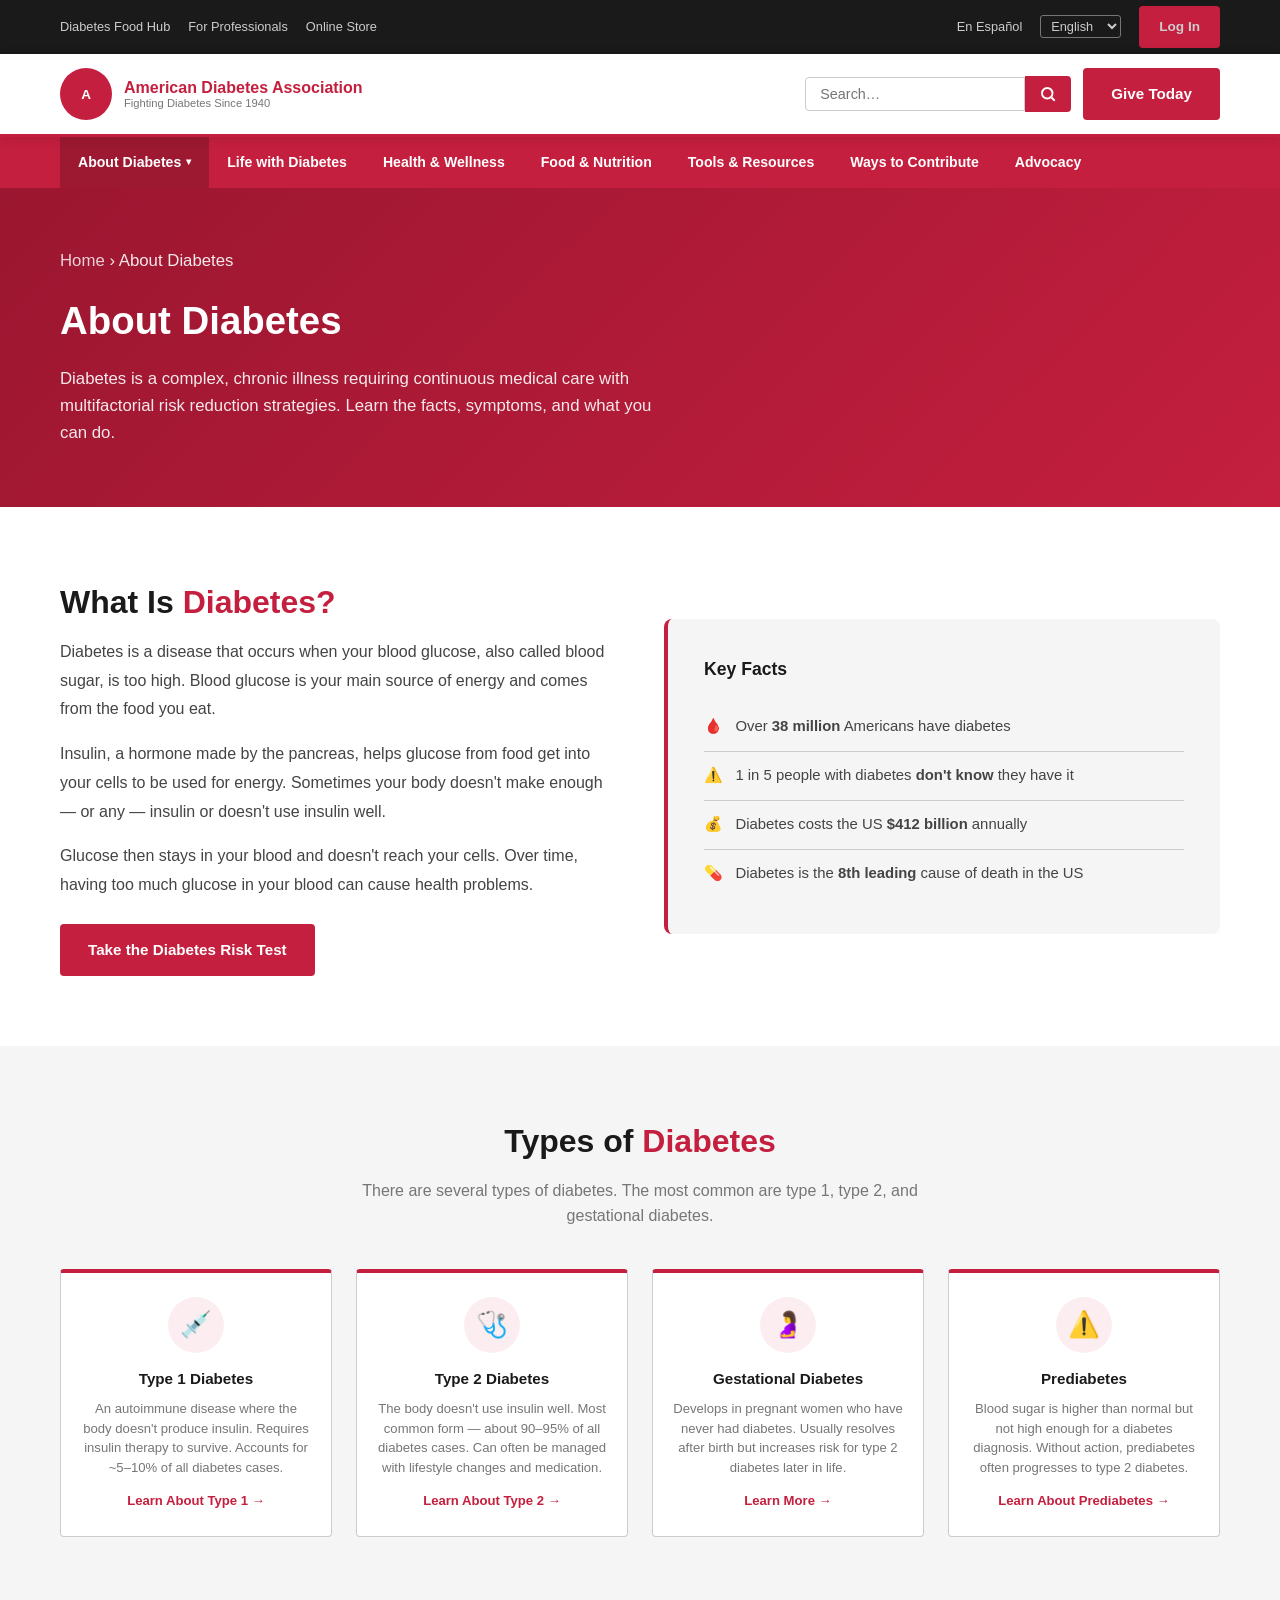
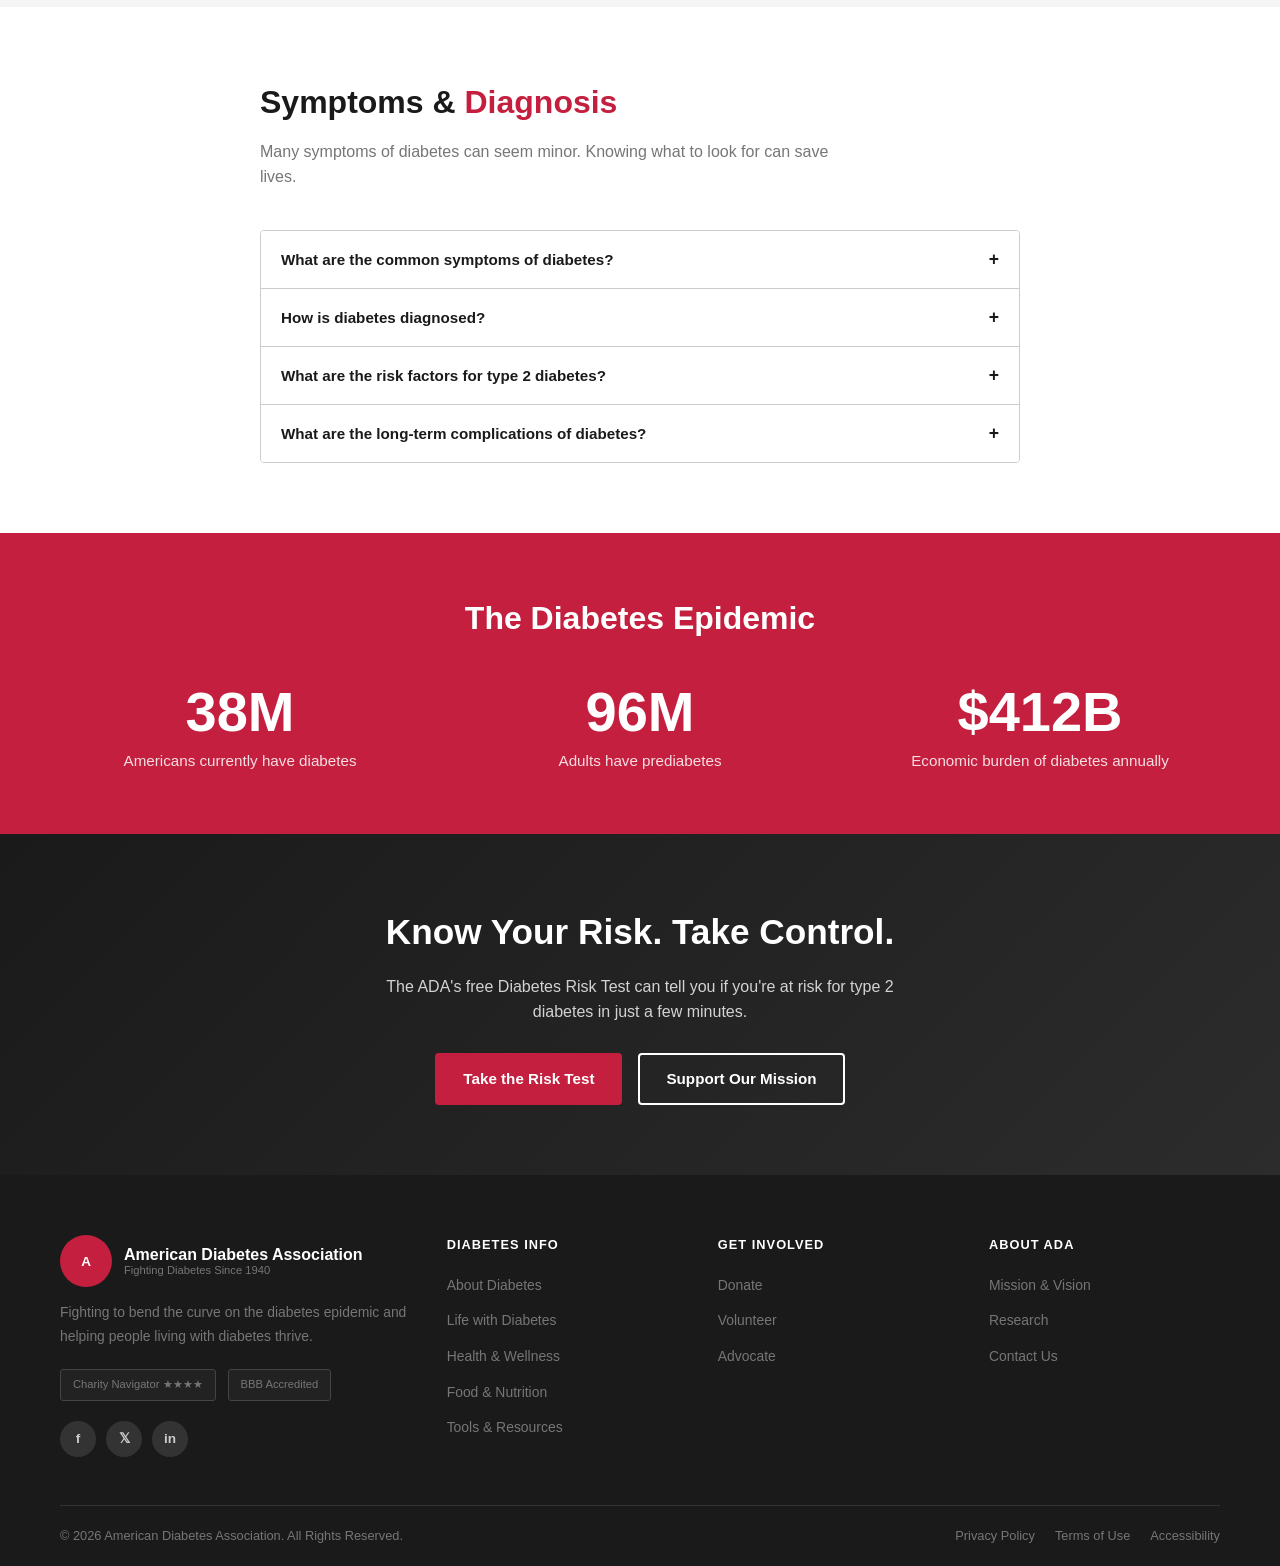
==== about-diabetes.html @ ee1e7287 "Add full multi-page diabetes.org-inspired website 8 HTML pages (home, about, life, health/wellness, " ====
<!DOCTYPE html>
<html lang="en">
<head>
  <meta charset="UTF-8" />
  <meta name="viewport" content="width=device-width, initial-scale=1.0" />
  <title>About Diabetes – American Diabetes Association</title>
  <link rel="stylesheet" href="styles.css" />
</head>
<body>

  <!-- TOP BAR -->
  <div class="top-bar">
    <div class="container">
      <div class="top-bar-left">
        <a href="#">Diabetes Food Hub</a>
        <a href="#">For Professionals</a>
        <a href="#">Online Store</a>
      </div>
      <div class="top-bar-right">
        <a href="#">En Español</a>
        <select class="lang-select" aria-label="Language"><option>English</option><option>Español</option></select>
        <a href="#" class="btn btn-primary btn-sm">Log In</a>
      </div>
    </div>
  </div>

  <!-- HEADER -->
  <header class="main-header">
    <div class="container">
      <div class="header-inner">
        <a href="index.html" class="logo">
          <div class="logo-icon"><svg viewBox="0 0 40 40" fill="none"><text x="20" y="27" text-anchor="middle" fill="white" font-size="18" font-weight="900" font-family="Arial">A</text></svg></div>
          <div class="logo-text"><span class="name">American Diabetes Association</span><span class="tag">Fighting Diabetes Since 1940</span></div>
        </a>
        <div class="header-actions">
          <form class="search-form" role="search">
            <input type="search" class="search-input" placeholder="Search…" aria-label="Search" />
            <button type="submit" class="search-btn" aria-label="Submit search">
              <svg viewBox="0 0 24 24" fill="none" stroke="currentColor" stroke-width="2.5"><circle cx="11" cy="11" r="7"/><line x1="21" y1="21" x2="16.65" y2="16.65"/></svg>
            </button>
          </form>
          <a href="ways-to-contribute.html" class="btn btn-primary">Give Today</a>
          <button class="hamburger" aria-label="Open menu"><span></span><span></span><span></span></button>
        </div>
      </div>
    </div>
  </header>

  <!-- NAV -->
  <nav class="main-nav" aria-label="Primary navigation">
    <div class="container">
      <ul class="nav-list">
        <li class="nav-item" data-mega><a class="nav-link" href="about-diabetes.html">About Diabetes <span class="chevron">▾</span></a>
          <div class="mega-menu">
            <div class="mega-col"><div class="mega-col-title">Types</div><ul><li><a href="#">Type 1</a></li><li><a href="#">Type 2</a></li><li><a href="#">Gestational</a></li><li><a href="#">Prediabetes</a></li></ul></div>
            <div class="mega-col"><div class="mega-col-title">Learn</div><ul><li><a href="#">Symptoms &amp; Diagnosis</a></li><li><a href="#">Risk Factors</a></li><li><a href="#">Complications</a></li><li><a href="#">Statistics</a></li></ul></div>
          </div>
        </li>
        <li class="nav-item"><a class="nav-link" href="life-with-diabetes.html">Life with Diabetes</a></li>
        <li class="nav-item"><a class="nav-link" href="health-wellness.html">Health &amp; Wellness</a></li>
        <li class="nav-item"><a class="nav-link" href="food-nutrition.html">Food &amp; Nutrition</a></li>
        <li class="nav-item"><a class="nav-link" href="tools-resources.html">Tools &amp; Resources</a></li>
        <li class="nav-item"><a class="nav-link" href="ways-to-contribute.html">Ways to Contribute</a></li>
        <li class="nav-item"><a class="nav-link" href="advocacy.html">Advocacy</a></li>
      </ul>
    </div>
  </nav>

  <!-- PAGE HERO -->
  <section class="page-hero">
    <div class="container">
      <p class="breadcrumb"><a href="index.html">Home</a> › About Diabetes</p>
      <h1>About Diabetes</h1>
      <p>Diabetes is a complex, chronic illness requiring continuous medical care with multifactorial risk reduction strategies. Learn the facts, symptoms, and what you can do.</p>
    </div>
  </section>

  <!-- WHAT IS DIABETES -->
  <section class="section">
    <div class="container">
      <div style="display:grid;grid-template-columns:1fr 1fr;gap:48px;align-items:center;">
        <div>
          <h2 class="section-title">What Is <span>Diabetes?</span></h2>
          <p style="color:var(--gray-700);line-height:1.8;margin-bottom:16px;">Diabetes is a disease that occurs when your blood glucose, also called blood sugar, is too high. Blood glucose is your main source of energy and comes from the food you eat.</p>
          <p style="color:var(--gray-700);line-height:1.8;margin-bottom:16px;">Insulin, a hormone made by the pancreas, helps glucose from food get into your cells to be used for energy. Sometimes your body doesn't make enough — or any — insulin or doesn't use insulin well.</p>
          <p style="color:var(--gray-700);line-height:1.8;margin-bottom:24px;">Glucose then stays in your blood and doesn't reach your cells. Over time, having too much glucose in your blood can cause health problems.</p>
          <a href="#" class="btn btn-primary">Take the Diabetes Risk Test</a>
        </div>
        <div style="background:var(--gray-100);border-radius:8px;padding:36px;border-left:4px solid var(--red);">
          <h3 style="font-size:1.1rem;font-weight:800;margin-bottom:20px;color:var(--gray-900);">Key Facts</h3>
          <ul style="list-style:none;padding:0;">
            <li style="padding:12px 0;border-bottom:1px solid var(--gray-300);font-size:.93rem;color:var(--gray-700);">🩸 &nbsp; Over <strong>38 million</strong> Americans have diabetes</li>
            <li style="padding:12px 0;border-bottom:1px solid var(--gray-300);font-size:.93rem;color:var(--gray-700);">⚠️ &nbsp; 1 in 5 people with diabetes <strong>don't know</strong> they have it</li>
            <li style="padding:12px 0;border-bottom:1px solid var(--gray-300);font-size:.93rem;color:var(--gray-700);">💰 &nbsp; Diabetes costs the US <strong>$412 billion</strong> annually</li>
            <li style="padding:12px 0;font-size:.93rem;color:var(--gray-700);">💊 &nbsp; Diabetes is the <strong>8th leading</strong> cause of death in the US</li>
          </ul>
        </div>
      </div>
    </div>
  </section>

  <!-- TYPES -->
  <section class="section section-alt">
    <div class="container">
      <div class="section-header center">
        <h2 class="section-title">Types of <span>Diabetes</span></h2>
        <p class="section-sub">There are several types of diabetes. The most common are type 1, type 2, and gestational diabetes.</p>
      </div>
      <div style="display:grid;grid-template-columns:repeat(auto-fill,minmax(260px,1fr));gap:24px;">
        <div class="topic-card">
          <div class="icon">💉</div>
          <h3>Type 1 Diabetes</h3>
          <p>An autoimmune disease where the body doesn't produce insulin. Requires insulin therapy to survive. Accounts for ~5–10% of all diabetes cases.</p>
          <a href="#">Learn About Type 1 →</a>
        </div>
        <div class="topic-card">
          <div class="icon">🩺</div>
          <h3>Type 2 Diabetes</h3>
          <p>The body doesn't use insulin well. Most common form — about 90–95% of all diabetes cases. Can often be managed with lifestyle changes and medication.</p>
          <a href="#">Learn About Type 2 →</a>
        </div>
        <div class="topic-card">
          <div class="icon">🤰</div>
          <h3>Gestational Diabetes</h3>
          <p>Develops in pregnant women who have never had diabetes. Usually resolves after birth but increases risk for type 2 diabetes later in life.</p>
          <a href="#">Learn More →</a>
        </div>
        <div class="topic-card">
          <div class="icon">⚠️</div>
          <h3>Prediabetes</h3>
          <p>Blood sugar is higher than normal but not high enough for a diabetes diagnosis. Without action, prediabetes often progresses to type 2 diabetes.</p>
          <a href="#">Learn About Prediabetes →</a>
        </div>
      </div>
    </div>
  </section>

  <!-- SYMPTOMS FAQ -->
  <section class="section">
    <div class="container" style="max-width:800px;">
      <div class="section-header">
        <h2 class="section-title">Symptoms &amp; <span>Diagnosis</span></h2>
        <p class="section-sub">Many symptoms of diabetes can seem minor. Knowing what to look for can save lives.</p>
      </div>
      <div class="accordion">
        <div class="accordion-item">
          <button class="accordion-btn">What are the common symptoms of diabetes? <span class="acc-icon">+</span></button>
          <div class="accordion-body">
            <p>Common symptoms include: frequent urination, increased thirst, unexplained weight loss, extreme fatigue, blurry vision, slow-healing cuts or bruises, tingling or numbness in hands or feet, and recurring infections. Some people with type 2 diabetes have no noticeable symptoms.</p>
          </div>
        </div>
        <div class="accordion-item">
          <button class="accordion-btn">How is diabetes diagnosed? <span class="acc-icon">+</span></button>
          <div class="accordion-body">
            <p>Diabetes is diagnosed through blood tests including: the Fasting Plasma Glucose (FPG) test, the A1C test (measures average blood sugar over 2–3 months), the Oral Glucose Tolerance Test (OGTT), and the Random Plasma Glucose test. Your doctor will typically confirm a diagnosis with a second test on a different day.</p>
          </div>
        </div>
        <div class="accordion-item">
          <button class="accordion-btn">What are the risk factors for type 2 diabetes? <span class="acc-icon">+</span></button>
          <div class="accordion-body">
            <p>Risk factors include being overweight or obese, being 45 years or older, having a parent or sibling with type 2 diabetes, being physically active fewer than 3 times per week, having had gestational diabetes, or being of African American, Hispanic/Latino, American Indian, or Alaska Native descent.</p>
          </div>
        </div>
        <div class="accordion-item">
          <button class="accordion-btn">What are the long-term complications of diabetes? <span class="acc-icon">+</span></button>
          <div class="accordion-body">
            <p>Unmanaged diabetes can lead to serious complications over time, including heart disease and stroke, kidney disease (nephropathy), eye damage (retinopathy) leading to blindness, nerve damage (neuropathy), foot problems that can lead to amputation, and dental disease. However, these complications can often be prevented or delayed with proper management.</p>
          </div>
        </div>
      </div>
    </div>
  </section>

  <!-- STATS BAND -->
  <section class="stats-band">
    <div class="container">
      <div class="section-header center"><h2 class="section-title" style="color:#fff">The Diabetes Epidemic</h2></div>
      <div class="stats-grid">
        <div class="stat-item"><span class="stat-number">38M</span><span class="stat-label">Americans currently have diabetes</span></div>
        <div class="stat-item"><span class="stat-number">96M</span><span class="stat-label">Adults have prediabetes</span></div>
        <div class="stat-item"><span class="stat-number">$412B</span><span class="stat-label">Economic burden of diabetes annually</span></div>
      </div>
    </div>
  </section>

  <!-- CTA -->
  <section class="cta-band">
    <div class="container">
      <h2>Know Your Risk. Take Control.</h2>
      <p>The ADA's free Diabetes Risk Test can tell you if you're at risk for type 2 diabetes in just a few minutes.</p>
      <div class="cta-btns">
        <a href="tools-resources.html" class="btn btn-primary">Take the Risk Test</a>
        <a href="ways-to-contribute.html" class="btn btn-outline">Support Our Mission</a>
      </div>
    </div>
  </section>

  <!-- FOOTER -->
  <footer class="site-footer">
    <div class="container">
      <div class="footer-grid">
        <div class="footer-brand">
          <a href="index.html" class="logo">
            <div class="logo-icon"><svg viewBox="0 0 40 40" fill="none"><text x="20" y="27" text-anchor="middle" fill="white" font-size="18" font-weight="900" font-family="Arial">A</text></svg></div>
            <div class="logo-text"><span class="name">American Diabetes Association</span><span class="tag">Fighting Diabetes Since 1940</span></div>
          </a>
          <p>Fighting to bend the curve on the diabetes epidemic and helping people living with diabetes thrive.</p>
          <div class="trust-badges"><span class="badge">Charity Navigator ★★★★</span><span class="badge">BBB Accredited</span></div>
          <div class="footer-social"><a href="#" class="social-link">f</a><a href="#" class="social-link">𝕏</a><a href="#" class="social-link">in</a></div>
        </div>
        <div class="footer-col"><h4>Diabetes Info</h4><ul><li><a href="about-diabetes.html">About Diabetes</a></li><li><a href="life-with-diabetes.html">Life with Diabetes</a></li><li><a href="health-wellness.html">Health &amp; Wellness</a></li><li><a href="food-nutrition.html">Food &amp; Nutrition</a></li><li><a href="tools-resources.html">Tools &amp; Resources</a></li></ul></div>
        <div class="footer-col"><h4>Get Involved</h4><ul><li><a href="ways-to-contribute.html">Donate</a></li><li><a href="ways-to-contribute.html">Volunteer</a></li><li><a href="advocacy.html">Advocate</a></li></ul></div>
        <div class="footer-col"><h4>About ADA</h4><ul><li><a href="#">Mission &amp; Vision</a></li><li><a href="#">Research</a></li><li><a href="#">Contact Us</a></li></ul></div>
      </div>
      <div class="footer-bottom">
        <p>© 2026 American Diabetes Association. All Rights Reserved.</p>
        <div class="footer-bottom-links"><a href="#">Privacy Policy</a><a href="#">Terms of Use</a><a href="#">Accessibility</a></div>
      </div>
    </div>
  </footer>

  <script src="script.js"></script>
</body>
</html>
---- styles.css ----
/* ============================================================
   American Diabetes Association – Site Styles
   ============================================================ */

/* ---------- Reset & Base ---------- */
*, *::before, *::after { box-sizing: border-box; margin: 0; padding: 0; }

:root {
  --red:         #C41F3E;
  --red-dark:    #9B1630;
  --red-light:   #E8234A;
  --blue:        #0066CC;
  --blue-dark:   #004C99;
  --gray-900:    #1A1A1A;
  --gray-700:    #444444;
  --gray-500:    #767676;
  --gray-300:    #CCCCCC;
  --gray-100:    #F5F5F5;
  --white:       #FFFFFF;
  --font:        'Segoe UI', Arial, sans-serif;
  --radius:      4px;
  --shadow:      0 2px 12px rgba(0,0,0,.10);
  --transition:  .2s ease;
}

html { scroll-behavior: smooth; }

body {
  font-family: var(--font);
  color: var(--gray-900);
  background: var(--white);
  line-height: 1.6;
  font-size: 16px;
}

a { color: var(--blue); text-decoration: none; }
a:hover { text-decoration: underline; }
img { max-width: 100%; display: block; }
ul { list-style: none; }

/* ---------- Utility ---------- */
.container { max-width: 1200px; margin: 0 auto; padding: 0 20px; }
.sr-only { position: absolute; width: 1px; height: 1px; overflow: hidden; clip: rect(0,0,0,0); }

.btn {
  display: inline-block;
  padding: 12px 26px;
  border-radius: var(--radius);
  font-weight: 700;
  font-size: .95rem;
  cursor: pointer;
  transition: background var(--transition), transform var(--transition);
  border: 2px solid transparent;
  text-align: center;
}
.btn:hover { transform: translateY(-1px); text-decoration: none; }
.btn-primary   { background: var(--red); color: var(--white); }
.btn-primary:hover { background: var(--red-dark); }
.btn-outline   { background: transparent; border-color: var(--white); color: var(--white); }
.btn-outline:hover { background: rgba(255,255,255,.15); }
.btn-red-outline { background: transparent; border-color: var(--red); color: var(--red); }
.btn-red-outline:hover { background: var(--red); color: var(--white); }
.btn-sm { padding: 8px 18px; font-size: .85rem; }

/* ============================================================
   TOP BAR
   ============================================================ */
.top-bar {
  background: var(--gray-900);
  color: var(--gray-300);
  font-size: .8rem;
  padding: 6px 0;
}
.top-bar .container {
  display: flex;
  align-items: center;
  justify-content: space-between;
  gap: 12px;
}
.top-bar a { color: var(--gray-300); }
.top-bar a:hover { color: var(--white); }
.top-bar-left, .top-bar-right { display: flex; gap: 18px; align-items: center; }
.top-bar-right .lang-select {
  background: transparent; border: 1px solid var(--gray-500);
  color: var(--gray-300); padding: 2px 6px; border-radius: 3px; cursor: pointer;
  font-size: .8rem;
}

/* ============================================================
   MAIN HEADER
   ============================================================ */
.main-header {
  background: var(--white);
  border-bottom: 3px solid var(--red);
  position: sticky;
  top: 0;
  z-index: 1000;
  box-shadow: var(--shadow);
}
.header-inner {
  display: flex;
  align-items: center;
  justify-content: space-between;
  padding: 14px 0;
}
.logo { display: flex; align-items: center; gap: 12px; text-decoration: none; }
.logo-icon {
  width: 52px; height: 52px;
  background: var(--red);
  border-radius: 50%;
  display: flex; align-items: center; justify-content: center;
  flex-shrink: 0;
}
.logo-icon svg { width: 30px; height: 30px; }
.logo-text { line-height: 1.2; }
.logo-text .name { font-size: 1rem; font-weight: 800; color: var(--red); display: block; }
.logo-text .tag  { font-size: .7rem; color: var(--gray-500); display: block; }

.header-actions { display: flex; align-items: center; gap: 12px; }
.search-form { display: flex; align-items: center; }
.search-input {
  border: 1px solid var(--gray-300); border-radius: var(--radius) 0 0 var(--radius);
  padding: 8px 14px; font-size: .9rem; outline: none; width: 220px;
}
.search-input:focus { border-color: var(--red); }
.search-btn {
  background: var(--red); border: none; color: var(--white);
  padding: 9px 14px; cursor: pointer;
  border-radius: 0 var(--radius) var(--radius) 0;
  transition: background var(--transition);
}
.search-btn:hover { background: var(--red-dark); }
.search-btn svg { width: 18px; height: 18px; display: block; }

/* ============================================================
   MEGA NAV
   ============================================================ */
.main-nav { background: var(--red); }
.nav-list {
  display: flex;
  align-items: stretch;
}
.nav-item { position: relative; }
.nav-link {
  display: flex; align-items: center; gap: 5px;
  color: var(--white); font-weight: 700; font-size: .88rem;
  padding: 14px 18px;
  transition: background var(--transition);
  white-space: nowrap;
  cursor: pointer;
  text-decoration: none;
}
.nav-link:hover, .nav-item.open > .nav-link { background: var(--red-dark); text-decoration: none; }
.nav-link .chevron { font-size: .65rem; transition: transform var(--transition); }
.nav-item.open .chevron { transform: rotate(180deg); }

/* Mega dropdown */
.mega-menu {
  display: none;
  position: absolute;
  top: 100%; left: 0;
  background: var(--white);
  border-top: 3px solid var(--red);
  box-shadow: 0 6px 24px rgba(0,0,0,.18);
  min-width: 680px;
  padding: 28px;
  z-index: 999;
  border-radius: 0 0 var(--radius) var(--radius);
}
.nav-item.open .mega-menu { display: flex; gap: 32px; }
.mega-col { flex: 1; }
.mega-col-title {
  font-size: .7rem; font-weight: 800; text-transform: uppercase;
  letter-spacing: .08em; color: var(--red); border-bottom: 1px solid var(--gray-300);
  padding-bottom: 8px; margin-bottom: 12px;
}
.mega-col ul li { margin-bottom: 8px; }
.mega-col ul li a { color: var(--gray-700); font-size: .88rem; }
.mega-col ul li a:hover { color: var(--red); }

/* Mobile hamburger */
.hamburger { display: none; background: none; border: none; cursor: pointer; padding: 8px; }
.hamburger span {
  display: block; width: 24px; height: 2px;
  background: var(--gray-900); margin: 5px 0;
  transition: var(--transition);
}

/* ============================================================
   HERO
   ============================================================ */
.hero {
  position: relative;
  background: linear-gradient(135deg, #1A1A2E 0%, #16213E 50%, #0F3460 100%);
  color: var(--white);
  min-height: 520px;
  display: flex; align-items: center;
  overflow: hidden;
}
.hero::before {
  content: '';
  position: absolute; inset: 0;
  background: linear-gradient(to right, rgba(196,31,62,.85) 0%, rgba(196,31,62,.4) 60%, transparent 100%);
}
.hero-content {
  position: relative; z-index: 2;
  max-width: 600px;
}
.hero-eyebrow {
  font-size: .8rem; font-weight: 700; letter-spacing: .12em; text-transform: uppercase;
  color: rgba(255,255,255,.8); margin-bottom: 14px;
}
.hero h1 {
  font-size: clamp(1.8rem, 4vw, 3rem);
  font-weight: 900; line-height: 1.15;
  margin-bottom: 20px;
}
.hero p {
  font-size: 1.05rem; line-height: 1.7;
  color: rgba(255,255,255,.9); margin-bottom: 28px;
  max-width: 500px;
}
.hero-btns { display: flex; gap: 14px; flex-wrap: wrap; }

/* ============================================================
   SECTION COMMONS
   ============================================================ */
.section { padding: 70px 0; }
.section-alt { background: var(--gray-100); }
.section-title {
  font-size: clamp(1.4rem, 3vw, 2rem);
  font-weight: 800; color: var(--gray-900);
  margin-bottom: 10px;
}
.section-title span { color: var(--red); }
.section-sub {
  font-size: 1rem; color: var(--gray-500);
  max-width: 600px; margin-bottom: 40px;
}
.section-header { margin-bottom: 40px; }
.section-header.center { text-align: center; }
.section-header.center .section-sub { margin: 0 auto 40px; }

/* ============================================================
   TOPIC CARDS
   ============================================================ */
.cards-grid {
  display: grid;
  grid-template-columns: repeat(auto-fill, minmax(200px, 1fr));
  gap: 20px;
}
.topic-card {
  background: var(--white);
  border: 1px solid var(--gray-300);
  border-top: 4px solid var(--red);
  border-radius: var(--radius);
  padding: 24px 20px;
  text-align: center;
  transition: box-shadow var(--transition), transform var(--transition);
  cursor: pointer;
}
.topic-card:hover { box-shadow: var(--shadow); transform: translateY(-3px); }
.topic-card .icon {
  width: 56px; height: 56px;
  background: rgba(196,31,62,.08);
  border-radius: 50%;
  display: flex; align-items: center; justify-content: center;
  margin: 0 auto 14px;
  font-size: 1.6rem;
}
.topic-card h3 { font-size: .95rem; font-weight: 700; color: var(--gray-900); margin-bottom: 8px; }
.topic-card p  { font-size: .82rem; color: var(--gray-500); line-height: 1.5; }
.topic-card a  { color: var(--red); font-size: .82rem; font-weight: 700; margin-top: 12px; display: inline-block; }

/* ============================================================
   STATS BAND
   ============================================================ */
.stats-band {
  background: var(--red);
  color: var(--white);
  padding: 60px 0;
}
.stats-band .section-title { color: var(--white); }
.stats-grid {
  display: grid;
  grid-template-columns: repeat(3, 1fr);
  gap: 40px;
  margin-top: 40px;
}
.stat-item { text-align: center; }
.stat-number {
  font-size: clamp(2rem, 5vw, 3.5rem);
  font-weight: 900; line-height: 1;
  display: block; margin-bottom: 8px;
}
.stat-label { font-size: .95rem; color: rgba(255,255,255,.85); }

/* ============================================================
   CONTENT SECTIONS (3-col)
   ============================================================ */
.content-grid {
  display: grid;
  grid-template-columns: repeat(3, 1fr);
  gap: 32px;
}
.content-card { border-radius: var(--radius); overflow: hidden; }
.content-card-img {
  width: 100%; height: 200px;
  object-fit: cover;
  background: linear-gradient(135deg, #e8234a, #9b1630);
  display: flex; align-items: center; justify-content: center;
  font-size: 3rem;
  color: rgba(255,255,255,.6);
}
.content-card-body { padding: 22px 0; }
.content-card-body h3 { font-size: 1.1rem; font-weight: 800; margin-bottom: 10px; color: var(--gray-900); }
.content-card-body p  { font-size: .9rem; color: var(--gray-500); margin-bottom: 16px; }

/* ============================================================
   NEWS/STORY CARDS
   ============================================================ */
.news-grid {
  display: grid;
  grid-template-columns: repeat(auto-fill, minmax(260px, 1fr));
  gap: 24px;
}
.news-card {
  border-radius: var(--radius);
  background: var(--white);
  box-shadow: var(--shadow);
  overflow: hidden;
  transition: transform var(--transition);
}
.news-card:hover { transform: translateY(-4px); }
.news-card-img {
  height: 160px;
  display: flex; align-items: center; justify-content: center;
  font-size: 2.5rem;
}
.news-card-img.blue   { background: linear-gradient(135deg,#0066cc,#004c99); }
.news-card-img.red    { background: linear-gradient(135deg,var(--red),var(--red-dark)); }
.news-card-img.green  { background: linear-gradient(135deg,#2e7d32,#1b5e20); }
.news-card-img.orange { background: linear-gradient(135deg,#e65100,#bf360c); }
.news-card-img.purple { background: linear-gradient(135deg,#6a1b9a,#4a148c); }
.news-card-img.teal   { background: linear-gradient(135deg,#00695c,#004d40); }
.news-card-body { padding: 18px; }
.news-tag {
  font-size: .72rem; font-weight: 700; text-transform: uppercase;
  letter-spacing: .08em; color: var(--red); margin-bottom: 8px; display: block;
}
.news-card-body h3 { font-size: .95rem; font-weight: 700; color: var(--gray-900); margin-bottom: 8px; line-height: 1.4; }
.news-card-body p  { font-size: .82rem; color: var(--gray-500); line-height: 1.5; }

/* ============================================================
   CTA BAND
   ============================================================ */
.cta-band {
  background: linear-gradient(135deg, var(--gray-900), #2c2c2c);
  color: var(--white);
  padding: 70px 0;
  text-align: center;
}
.cta-band h2 { font-size: clamp(1.4rem, 3vw, 2.2rem); font-weight: 800; margin-bottom: 14px; }
.cta-band p  { font-size: 1rem; color: rgba(255,255,255,.8); margin-bottom: 28px; max-width: 520px; margin-left: auto; margin-right: auto; }
.cta-btns { display: flex; gap: 16px; justify-content: center; flex-wrap: wrap; }

/* ============================================================
   EVENTS
   ============================================================ */
.events-list { display: flex; flex-direction: column; gap: 16px; }
.event-item {
  display: flex; gap: 20px; align-items: flex-start;
  background: var(--white); border: 1px solid var(--gray-300);
  border-left: 4px solid var(--red);
  border-radius: var(--radius); padding: 18px;
  transition: box-shadow var(--transition);
}
.event-item:hover { box-shadow: var(--shadow); }
.event-date {
  flex-shrink: 0; text-align: center;
  background: var(--red); color: var(--white);
  border-radius: var(--radius); padding: 8px 14px; min-width: 60px;
}
.event-date .month { font-size: .7rem; font-weight: 700; text-transform: uppercase; display: block; }
.event-date .day   { font-size: 1.5rem; font-weight: 900; display: block; line-height: 1; }
.event-info h4     { font-size: .95rem; font-weight: 700; margin-bottom: 4px; color: var(--gray-900); }
.event-info p      { font-size: .83rem; color: var(--gray-500); }
.event-tag         { display: inline-block; font-size: .7rem; font-weight: 700; background: rgba(196,31,62,.1); color: var(--red); padding: 2px 8px; border-radius: 20px; margin-bottom: 6px; }

/* ============================================================
   PAGE HERO (inner pages)
   ============================================================ */
.page-hero {
  background: linear-gradient(135deg, var(--red-dark), var(--red));
  color: var(--white);
  padding: 60px 0;
}
.page-hero h1 { font-size: clamp(1.6rem, 3vw, 2.6rem); font-weight: 900; margin-bottom: 14px; }
.page-hero p  { font-size: 1.05rem; color: rgba(255,255,255,.9); max-width: 600px; }
.breadcrumb { font-size: .8rem; color: rgba(255,255,255,.7); margin-bottom: 16px; }
.breadcrumb a { color: rgba(255,255,255,.8); }
.breadcrumb a:hover { color: var(--white); }

/* ============================================================
   ACCORDION
   ============================================================ */
.accordion { border: 1px solid var(--gray-300); border-radius: var(--radius); overflow: hidden; }
.accordion-item { border-bottom: 1px solid var(--gray-300); }
.accordion-item:last-child { border-bottom: none; }
.accordion-btn {
  width: 100%; background: var(--white);
  border: none; padding: 18px 20px;
  display: flex; justify-content: space-between; align-items: center;
  cursor: pointer; font-size: .95rem; font-weight: 700; color: var(--gray-900);
  text-align: left; transition: background var(--transition);
}
.accordion-btn:hover { background: var(--gray-100); }
.accordion-btn .acc-icon { font-size: 1.1rem; transition: transform var(--transition); flex-shrink: 0; }
.accordion-item.open .acc-icon { transform: rotate(45deg); }
.accordion-body { display: none; padding: 0 20px 20px; font-size: .92rem; color: var(--gray-700); line-height: 1.7; }
.accordion-item.open .accordion-body { display: block; }

/* ============================================================
   INFO BLOCKS
   ============================================================ */
.info-grid { display: grid; grid-template-columns: repeat(2, 1fr); gap: 32px; }
.info-block { padding: 28px; background: var(--white); border-radius: var(--radius); border: 1px solid var(--gray-300); }
.info-block h3 { font-size: 1.05rem; font-weight: 800; margin-bottom: 12px; color: var(--gray-900); }
.info-block h3 .ico { margin-right: 8px; }
.info-block p, .info-block li { font-size: .92rem; color: var(--gray-700); line-height: 1.7; }
.info-block ul { list-style: disc; padding-left: 20px; }
.info-block ul li { margin-bottom: 4px; }

/* ============================================================
   RECIPE / FOOD CARDS
   ============================================================ */
.recipe-grid { display: grid; grid-template-columns: repeat(auto-fill, minmax(240px, 1fr)); gap: 24px; }
.recipe-card { border-radius: var(--radius); background: var(--white); box-shadow: var(--shadow); overflow: hidden; }
.recipe-img {
  height: 180px; display: flex; align-items: center; justify-content: center;
  font-size: 3rem; background: linear-gradient(135deg, #f9a825, #e65100);
}
.recipe-body { padding: 18px; }
.recipe-body h4 { font-weight: 700; margin-bottom: 6px; color: var(--gray-900); }
.recipe-body p  { font-size: .85rem; color: var(--gray-500); margin-bottom: 12px; }
.recipe-meta { display: flex; gap: 16px; font-size: .78rem; color: var(--gray-500); }
.recipe-meta span { display: flex; align-items: center; gap: 4px; }

/* ============================================================
   TOOLS / RESOURCE CARDS
   ============================================================ */
.tools-grid { display: grid; grid-template-columns: repeat(auto-fill, minmax(280px, 1fr)); gap: 24px; }
.tool-card {
  border: 1px solid var(--gray-300); border-radius: var(--radius);
  padding: 24px; background: var(--white);
  display: flex; gap: 16px; align-items: flex-start;
  transition: box-shadow var(--transition);
}
.tool-card:hover { box-shadow: var(--shadow); }
.tool-card .tool-icon { font-size: 2rem; flex-shrink: 0; }
.tool-card h4 { font-weight: 700; margin-bottom: 6px; color: var(--gray-900); }
.tool-card p  { font-size: .87rem; color: var(--gray-500); }
.tool-card a  { color: var(--red); font-size: .85rem; font-weight: 700; margin-top: 8px; display: inline-block; }

/* ============================================================
   DONATE SECTION
   ============================================================ */
.donate-section {
  background: linear-gradient(135deg, var(--red) 0%, var(--red-dark) 100%);
  padding: 70px 0; color: var(--white); text-align: center;
}
.donate-section h2 { font-size: clamp(1.5rem, 3vw, 2.2rem); font-weight: 900; margin-bottom: 14px; }
.donate-section p  { font-size: 1rem; color: rgba(255,255,255,.9); margin-bottom: 32px; max-width: 520px; margin-left: auto; margin-right: auto; }
.donate-amounts { display: flex; gap: 12px; justify-content: center; flex-wrap: wrap; margin-bottom: 28px; }
.amount-btn {
  background: rgba(255,255,255,.15);
  border: 2px solid rgba(255,255,255,.6);
  color: var(--white); font-weight: 700;
  padding: 10px 22px; border-radius: var(--radius); cursor: pointer;
  transition: background var(--transition), border-color var(--transition);
}
.amount-btn:hover, .amount-btn.active { background: var(--white); color: var(--red); border-color: var(--white); }

/* ============================================================
   FOOTER
   ============================================================ */
.site-footer {
  background: var(--gray-900);
  color: var(--gray-300);
  padding: 60px 0 0;
}
.footer-grid {
  display: grid;
  grid-template-columns: 1.5fr 1fr 1fr 1fr;
  gap: 40px;
  padding-bottom: 48px;
  border-bottom: 1px solid #333;
}
.footer-brand .logo-text .name { color: var(--white); }
.footer-brand p { font-size: .87rem; line-height: 1.7; margin-top: 14px; color: var(--gray-500); }
.footer-col h4 {
  font-size: .8rem; font-weight: 800; text-transform: uppercase;
  letter-spacing: .08em; color: var(--white); margin-bottom: 16px;
}
.footer-col ul li { margin-bottom: 10px; }
.footer-col ul li a { color: var(--gray-500); font-size: .87rem; transition: color var(--transition); }
.footer-col ul li a:hover { color: var(--white); text-decoration: none; }
.footer-social { display: flex; gap: 10px; margin-top: 20px; }
.social-link {
  width: 36px; height: 36px;
  border-radius: 50%;
  background: #333;
  display: flex; align-items: center; justify-content: center;
  color: var(--gray-300); font-size: .85rem; font-weight: 700;
  transition: background var(--transition), color var(--transition);
  text-decoration: none;
}
.social-link:hover { background: var(--red); color: var(--white); }
.footer-bottom {
  padding: 20px 0;
  display: flex; justify-content: space-between; align-items: center;
  flex-wrap: wrap; gap: 12px;
  font-size: .8rem; color: var(--gray-500);
}
.footer-bottom a { color: var(--gray-500); }
.footer-bottom a:hover { color: var(--white); }
.footer-bottom-links { display: flex; gap: 20px; }
.trust-badges { display: flex; gap: 12px; margin-top: 20px; }
.badge {
  background: #222; color: var(--gray-500);
  font-size: .7rem; padding: 6px 12px;
  border-radius: 3px; border: 1px solid #444;
}

/* ============================================================
   RESPONSIVE
   ============================================================ */
@media (max-width: 900px) {
  .stats-grid   { grid-template-columns: repeat(3, 1fr); }
  .content-grid { grid-template-columns: 1fr; }
  .footer-grid  { grid-template-columns: 1fr 1fr; }
  .info-grid    { grid-template-columns: 1fr; }
}

@media (max-width: 768px) {
  .top-bar { display: none; }
  .search-form { display: none; }
  .hamburger { display: block; }
  .main-nav { display: none; }
  .main-nav.open { display: block; }
  .nav-list { flex-direction: column; }
  .mega-menu { position: static; min-width: auto; display: none !important; flex-direction: column; gap: 16px; }
  .nav-item.open .mega-menu { display: flex !important; }
  .stats-grid { grid-template-columns: 1fr; gap: 28px; }
  .cards-grid { grid-template-columns: repeat(2, 1fr); }
  .news-grid  { grid-template-columns: 1fr; }
}

@media (max-width: 480px) {
  .cards-grid { grid-template-columns: 1fr; }
  .footer-grid { grid-template-columns: 1fr; }
  .hero { min-height: 400px; }
  .hero h1 { font-size: 1.6rem; }
  .hero-btns { flex-direction: column; }
}
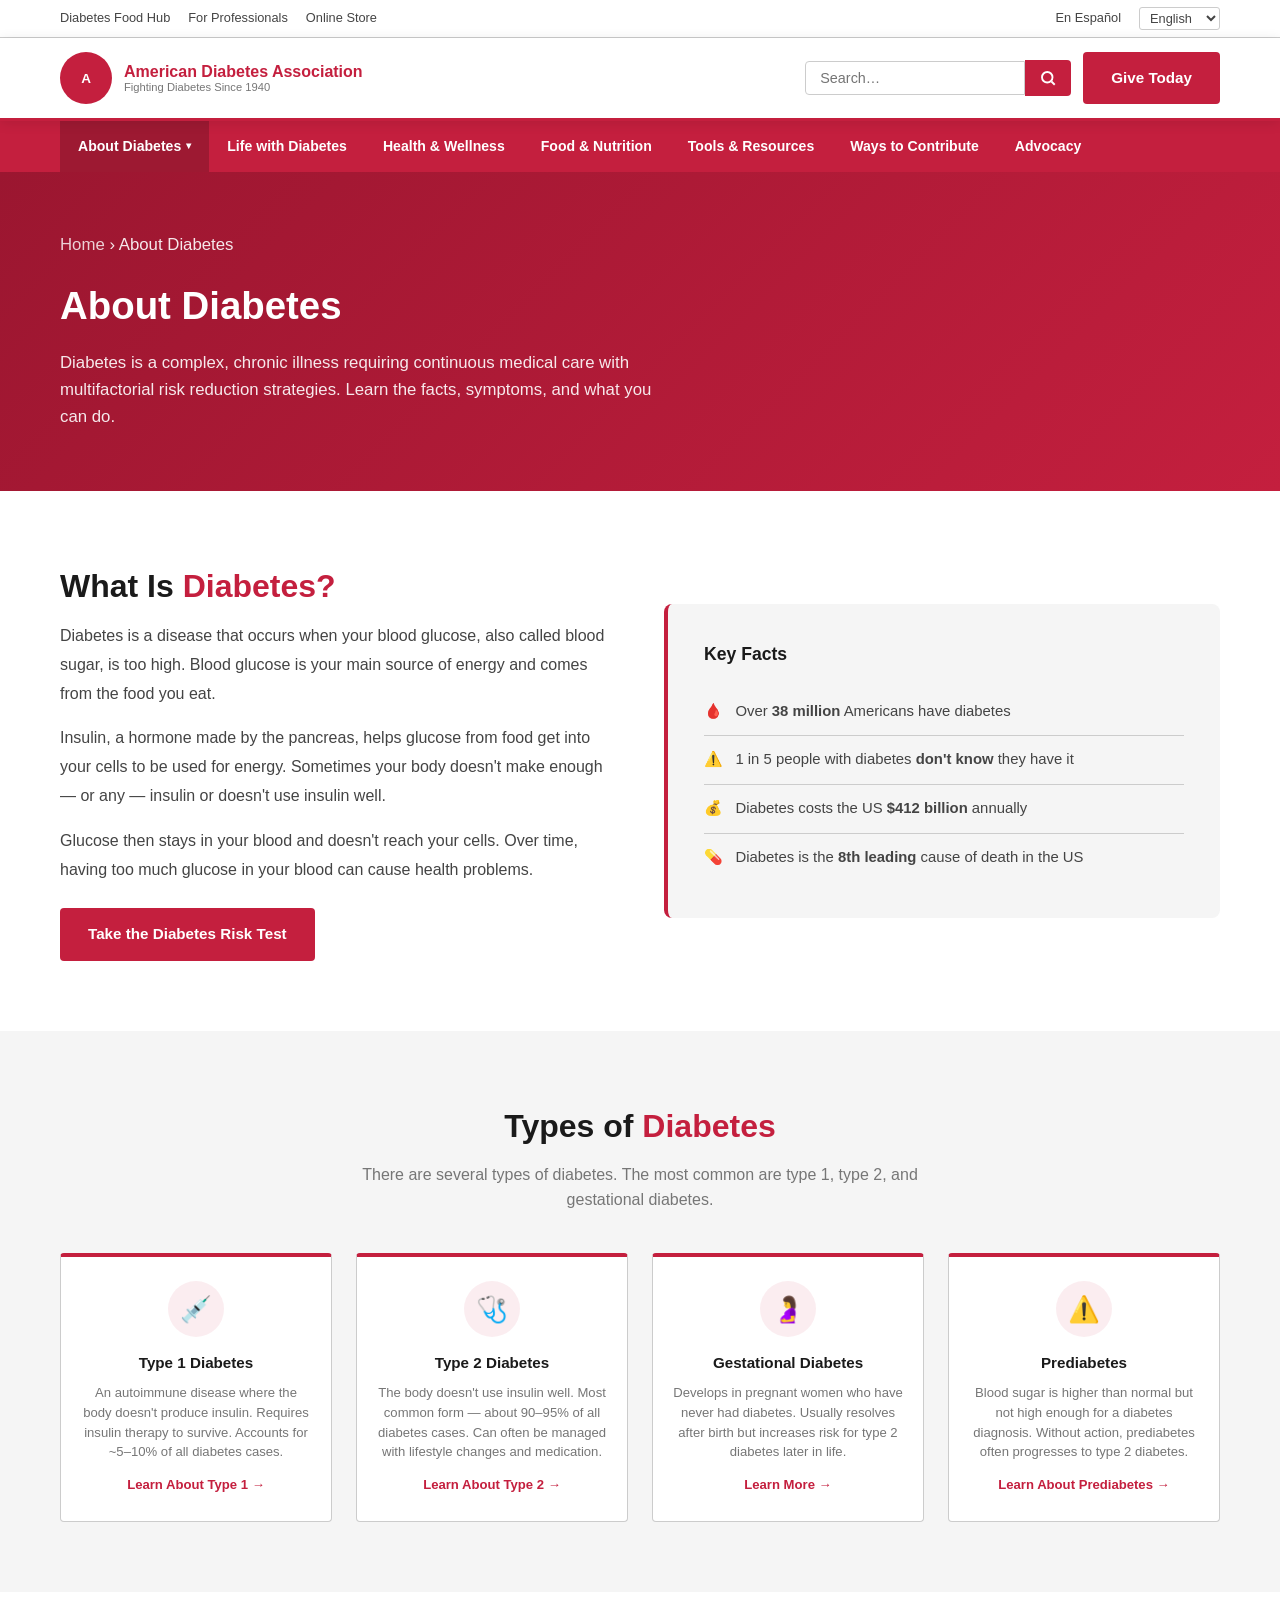
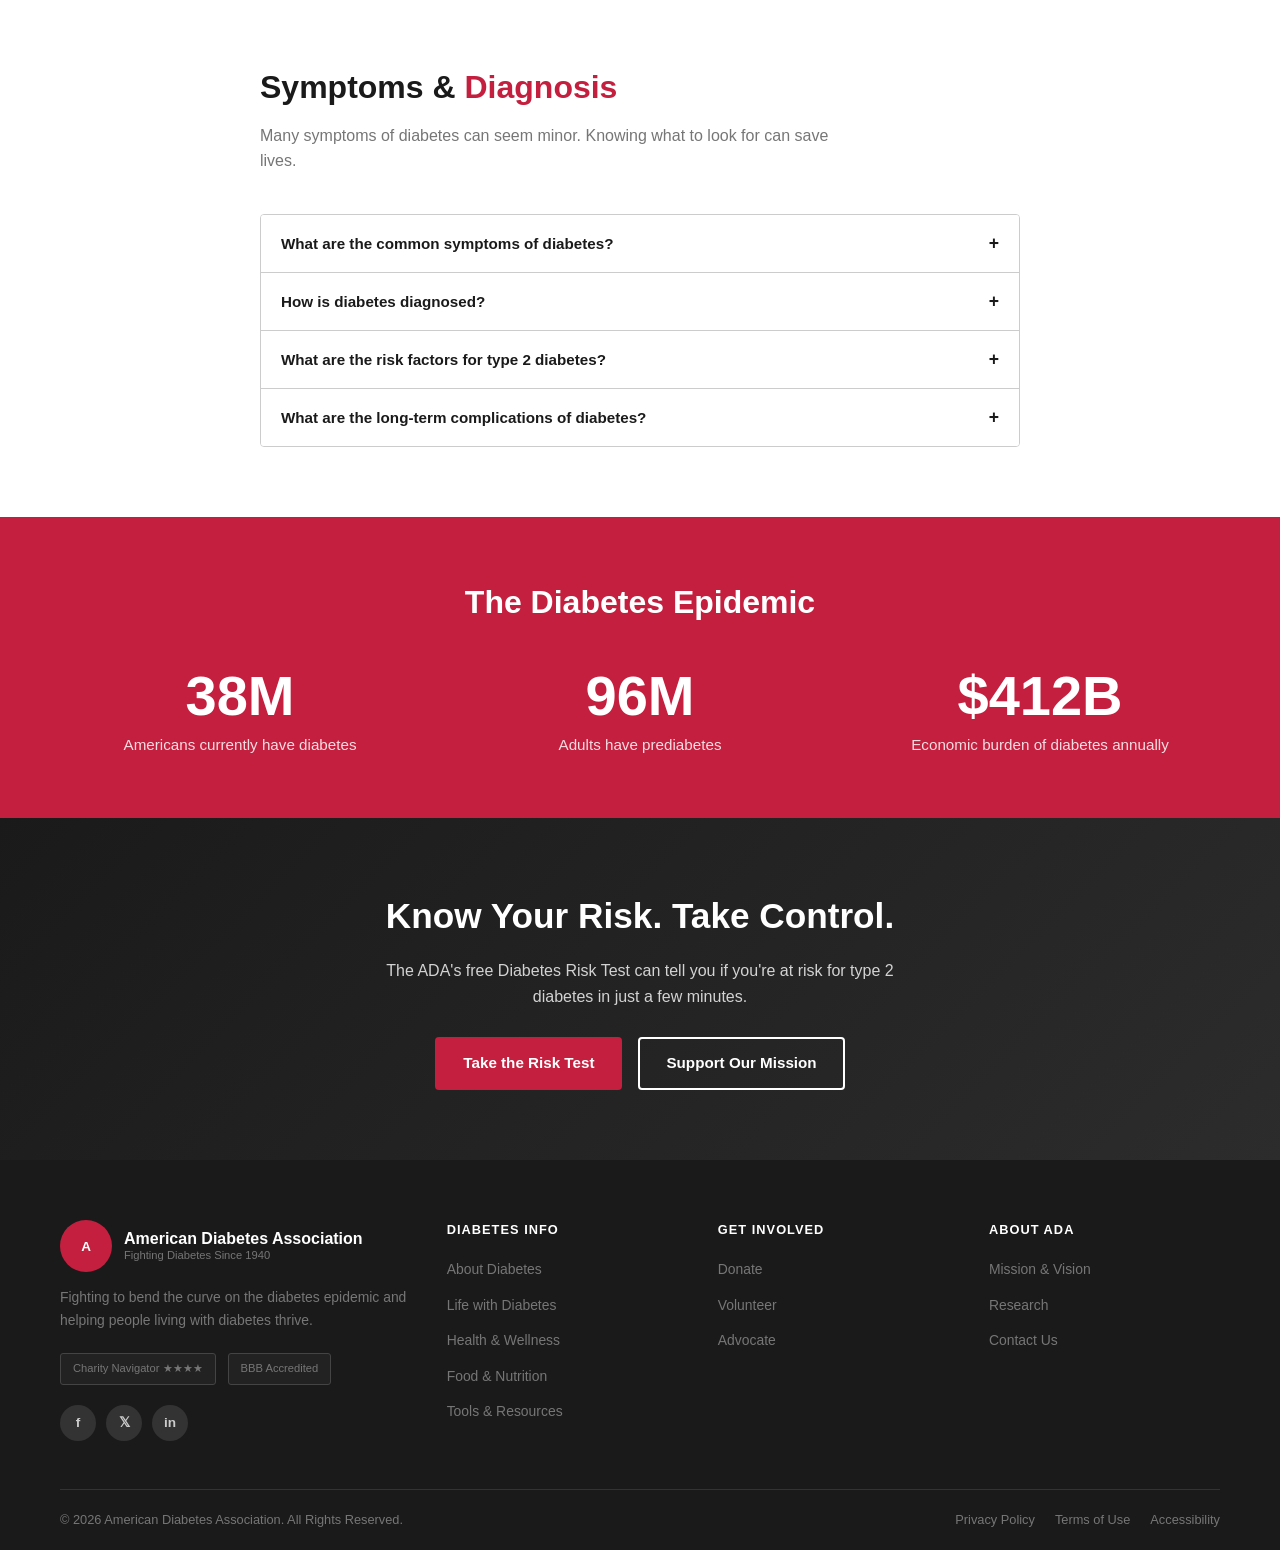
==== commit 260106ce: "Fix header color to match original site; remove login button - Top bar changed from dark (#1A1A1A) t" ====
--- a/about-diabetes.html
+++ b/about-diabetes.html
@@ -19,7 +19,7 @@
       <div class="top-bar-right">
         <a href="#">En Español</a>
         <select class="lang-select" aria-label="Language"><option>English</option><option>Español</option></select>
-        <a href="#" class="btn btn-primary btn-sm">Log In</a>
+        
       </div>
     </div>
   </div>
--- a/styles.css
+++ b/styles.css
@@ -66,10 +66,11 @@
    TOP BAR
    ============================================================ */
 .top-bar {
-  background: var(--gray-900);
-  color: var(--gray-300);
+  background: var(--white);
+  color: var(--gray-700);
   font-size: .8rem;
-  padding: 6px 0;
+  padding: 7px 0;
+  border-bottom: 1px solid var(--gray-300);
 }
 .top-bar .container {
   display: flex;
@@ -77,12 +78,12 @@
   justify-content: space-between;
   gap: 12px;
 }
-.top-bar a { color: var(--gray-300); }
-.top-bar a:hover { color: var(--white); }
+.top-bar a { color: var(--gray-700); }
+.top-bar a:hover { color: var(--red); text-decoration: none; }
 .top-bar-left, .top-bar-right { display: flex; gap: 18px; align-items: center; }
 .top-bar-right .lang-select {
-  background: transparent; border: 1px solid var(--gray-500);
-  color: var(--gray-300); padding: 2px 6px; border-radius: 3px; cursor: pointer;
+  background: transparent; border: 1px solid var(--gray-300);
+  color: var(--gray-700); padding: 2px 6px; border-radius: 3px; cursor: pointer;
   font-size: .8rem;
 }
 
